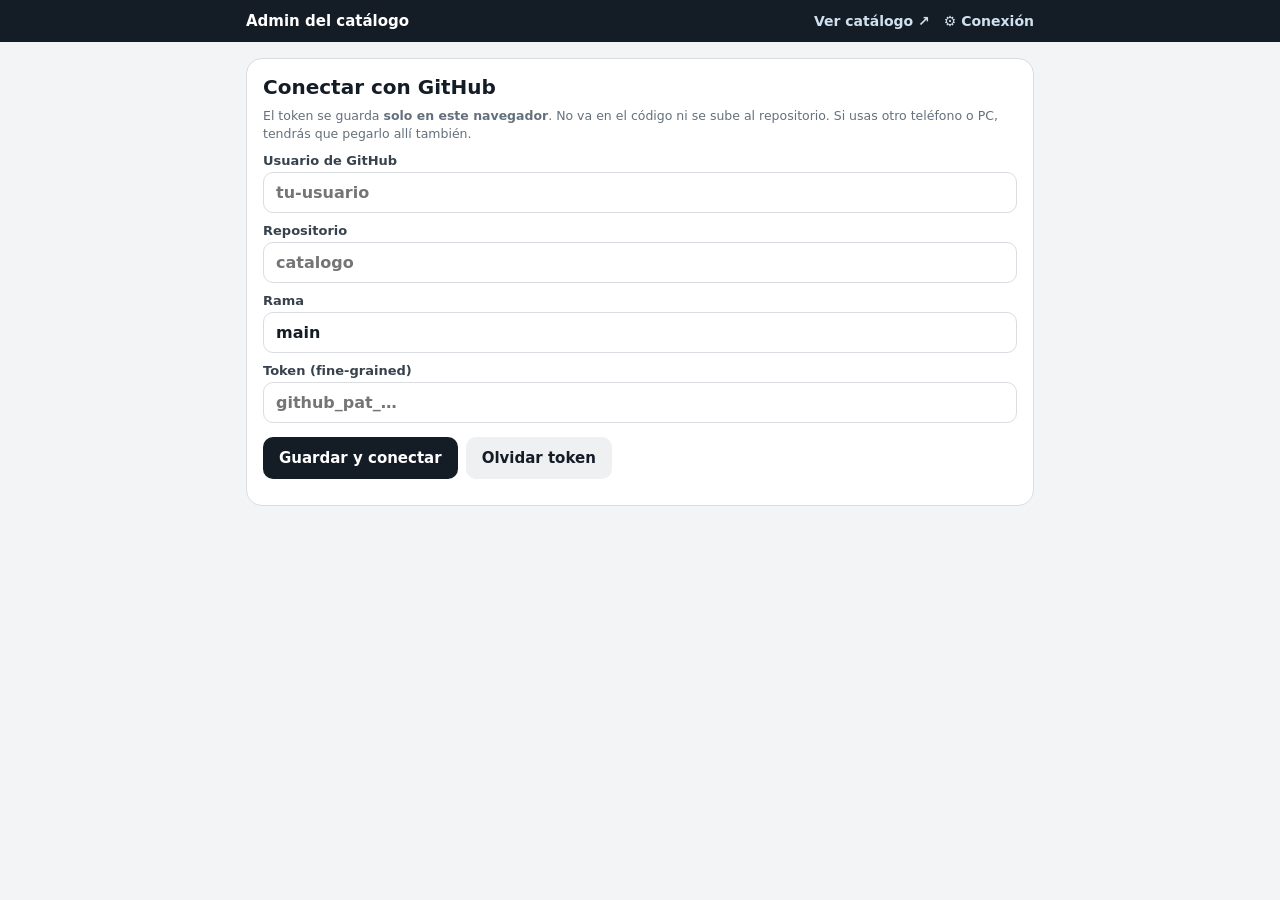
==== admin.html @ 92c95a0d "arreglo del stilo" ====
<!doctype html>
<html lang="es">
<head>
<meta charset="utf-8">
<meta name="viewport" content="width=device-width, initial-scale=1, viewport-fit=cover">
<meta name="robots" content="noindex, nofollow">
<title>Admin · Catálogo</title>
<meta name="theme-color" content="#141c26">
<link rel="stylesheet" href="assets/admin.css">
</head>
<body>
<header class="bar">
  <div class="bar-in">
    <strong>Admin del catálogo</strong>
    <div class="bar-act">
      <a href="./" target="_blank" class="lnk">Ver catálogo ↗</a>
      <button class="lnk" id="btnCfg">⚙ Conexión</button>
    </div>
  </div>
</header>

<!-- Conexión -->
<section class="wrap" id="vCfg" hidden>
  <div class="box">
    <h1>Conectar con GitHub</h1>
    <p class="hint">El token se guarda <b>solo en este navegador</b>. No va en el código ni se sube al repositorio. Si usas otro teléfono o PC, tendrás que pegarlo allí también.</p>
    <label>Usuario de GitHub<input id="cOwner" autocomplete="off" placeholder="tu-usuario"></label>
    <label>Repositorio<input id="cRepo" autocomplete="off" placeholder="catalogo"></label>
    <label>Rama<input id="cBranch" autocomplete="off" value="main"></label>
    <label>Token (fine-grained)<input id="cToken" type="password" autocomplete="off" placeholder="github_pat_…"></label>
    <div class="row">
      <button class="btn pri" id="cSave">Guardar y conectar</button>
      <button class="btn" id="cForget">Olvidar token</button>
    </div>
    <p class="msg" id="cMsg"></p>
  </div>
</section>

<!-- Lista -->
<section class="wrap" id="vList" hidden>
  <div class="pub" id="pubBar" hidden>
    <span id="pubTxt">Tienes cambios sin publicar</span>
    <div class="row"><button class="btn" id="btnDiscard">Descartar</button><button class="btn pri" id="btnPublish">Publicar</button></div>
  </div>

  <details class="box" id="storeBox">
    <summary>Datos de la tienda</summary>
    <label>Nombre de la tienda<input id="sNombre"></label>
    <label>Frase debajo del nombre<input id="sMensaje"></label>
    <div class="two">
      <label>WhatsApp (con código de país, sin +)<input id="sWa" inputmode="numeric" placeholder="5355335946"></label>
      <label>Moneda<input id="sMon" placeholder="USD"></label>
    </div>
  </details>

  <div class="list-head">
    <input id="lq" type="search" placeholder="Buscar producto…">
    <button class="btn pri" id="btnNew">+ Nuevo</button>
  </div>
  <div id="list"></div>
</section>

<!-- Editor -->
<section class="wrap" id="vEdit" hidden>
  <div class="box">
    <div class="edit-head"><button class="lnk" id="eBack">‹ Volver</button><h1 id="eTitle">Producto</h1></div>
    <form id="form" autocomplete="off">
      <div class="two">
        <label>Marca *<input name="marca" required placeholder="Dell"></label>
        <label>Modelo *<input name="modelo" required placeholder="Latitude 7300"></label>
      </div>
      <div class="three">
        <label>Categoría
          <select name="categoria"><option value="uso">De uso</option><option value="nueva">Nueva</option><option value="gaming">Gaming</option></select>
        </label>
        <label>Grado (si es de uso)<input name="grado" placeholder="A+"></label>
        <label>Precio (USD) *<input name="precio" type="number" min="0" step="1" required inputmode="numeric"></label>
      </div>

      <fieldset>
        <legend>Fotos</legend>
        <div class="imgs" id="imgs"></div>
        <label class="btn up">📷 Añadir fotos<input type="file" id="fileIn" accept="image/*" multiple hidden></label>
        <p class="hint">Se comprimen solas antes de subir. La primera foto es la portada; usa ◀ ▶ para reordenar.</p>
      </fieldset>

      <fieldset>
        <legend>Especificaciones</legend>
        <label>Pantalla<input name="pantalla" placeholder='14" Full HD (1920 × 1080)'></label>
        <label>Procesador<input name="procesador" placeholder="Intel Core i5-8365U"></label>
        <div class="two">
          <label>Memoria RAM<input name="ram" placeholder="8 GB DDR4"></label>
          <label>Almacenamiento<input name="almacenamiento" placeholder="256 GB SSD"></label>
        </div>
        <div class="two">
          <label>Gráficos<input name="graficos" placeholder="Intel UHD Graphics"></label>
          <label>Batería<input name="bateria" placeholder="4 a 6 h aprox."></label>
        </div>
        <div class="two">
          <label>Sistema operativo<input name="so" placeholder="Windows 11"></label>
          <label>Color<input name="color" placeholder="Negro"></label>
        </div>
        <label>Puertos<input name="puertos" placeholder="USB-C ×1, HDMI ×1, USB 3.0 ×2…"></label>
      </fieldset>

      <fieldset>
        <legend>Textos</legend>
        <label>Incluye<input name="incluye" placeholder="Mouse inalámbrico · Office 2021"></label>
        <label>Nota destacada (regalo, garantía…)<input name="nota" placeholder="Garantía incluida: 15 días"></label>
        <label>Descripción<textarea name="descripcion" rows="3"></textarea></label>
      </fieldset>

      <label class="chk"><input type="checkbox" name="disponible"> Disponible (desmárcalo para mostrarla como vendida)</label>
      <label class="chk"><input type="checkbox" name="oculto"> Ocultar del catálogo (no se muestra)</label>

      <div class="row end">
        <button type="button" class="btn danger" id="eDel">Eliminar</button>
        <button type="submit" class="btn pri">Guardar</button>
      </div>
      <p class="hint">“Guardar” lo deja listo aquí; los clientes lo verán cuando pulses <b>Publicar</b>.</p>
    </form>
  </div>
</section>

<div class="overlay" id="busy" hidden><div class="spin"></div><p id="busyTxt">Trabajando…</p></div>
<div class="toast" id="toast"></div>
<script src="assets/admin.js"></script>
</body>
</html>
---- assets/admin.css ----
:root{--ink:#141c26;--muted:#64707d;--line:#d9dde1;--bg:#f3f4f6;--pri:#141c26;--teal:#0f7a5f;--red:#b91c1c;
  font-family:system-ui,-apple-system,"Segoe UI",Roboto,Ubuntu,sans-serif}
*{box-sizing:border-box;margin:0;padding:0}
body{background:var(--bg);color:var(--ink);font-size:15px}
button{font:inherit;cursor:pointer;border:0;background:none;color:inherit}
[hidden]{display:none!important}
.bar{background:var(--ink);color:#fff;position:sticky;top:0;z-index:5}
.bar-in{max-width:820px;margin:0 auto;padding:12px 16px;display:flex;justify-content:space-between;align-items:center;gap:10px}
.bar-act{display:flex;gap:14px}
.bar .lnk{color:#cfe0ee;font-size:14px;text-decoration:none}
.lnk{color:#1d4ed8;font-weight:600}
.wrap{max-width:820px;margin:0 auto;padding:16px 16px 120px}
.box{background:#fff;border-radius:16px;padding:16px;margin-bottom:14px;border:1px solid var(--line)}
h1{font-size:20px;font-weight:800;margin-bottom:8px}
summary{font-weight:700;cursor:pointer}
details[open] summary{margin-bottom:10px}
label{display:block;font-size:13px;font-weight:600;color:#38424d;margin-top:10px}
input:not([type=checkbox]),select,textarea{display:block;width:100%;margin-top:4px;border:1px solid var(--line);border-radius:10px;
  padding:10px 12px;font:inherit;font-size:16px;background:#fff;color:var(--ink)}
textarea{resize:vertical}
fieldset{border:1px solid var(--line);border-radius:12px;padding:4px 12px 12px;margin-top:14px}
legend{font-weight:800;font-size:13px;padding:0 6px;text-transform:uppercase;letter-spacing:.05em;color:var(--muted)}
.two,.three{display:grid;gap:0 10px}
@media(min-width:560px){.two{grid-template-columns:1fr 1fr}.three{grid-template-columns:1fr 1fr 1fr}}
.chk{display:flex;align-items:center;gap:8px;font-size:14px;margin-top:14px}
.chk input{width:20px;height:20px}
.row{display:flex;gap:8px;flex-wrap:wrap;margin-top:14px}
.row.end{justify-content:space-between}
.btn{height:42px;padding:0 16px;border-radius:10px;background:#eef0f2;font-weight:700;display:inline-flex;align-items:center;justify-content:center}
.btn.pri{background:var(--pri);color:#fff}
.btn.danger{background:#fee2e2;color:var(--red)}
.btn.up{margin-top:10px;width:max-content;cursor:pointer}
.hint{color:var(--muted);font-size:12.5px;margin-top:8px;line-height:1.45}
.msg{margin-top:10px;font-size:14px;font-weight:600}
.msg.err{color:var(--red)}.msg.ok{color:var(--teal)}

.pub{position:fixed;left:0;right:0;bottom:0;z-index:6;background:#fff7d6;border-top:1px solid #f0d77a;
  padding:10px 16px calc(10px + env(safe-area-inset-bottom));display:flex;align-items:center;justify-content:space-between;gap:10px;flex-wrap:wrap}
.pub .row{margin:0}
.list-head{display:flex;gap:8px;margin-bottom:10px}
.list-head input{margin:0}
.list-head .btn{white-space:nowrap;flex:none}
.item .acts{gap:3px}
.item{display:flex;align-items:center;gap:10px;background:#fff;border:1px solid var(--line);border-radius:14px;padding:8px;margin-bottom:8px}
.item.off{opacity:.55}
.item img{width:58px;height:46px;object-fit:cover;border-radius:8px;background:#eee;flex:none}
.item .t{flex:1;min-width:0}
.item .t b{display:-webkit-box;-webkit-line-clamp:2;-webkit-box-orient:vertical;overflow:hidden;font-size:14px;line-height:1.25}
.item .t small{color:var(--muted);font-size:12.5px}
.item .acts{display:flex;gap:4px;flex:none}
.ib{width:32px;height:34px;border-radius:9px;background:#eef0f2;display:grid;place-items:center;font-size:15px}
.ib.on{background:#d1fae5;color:#065f46}
.tag{font-size:10.5px;font-weight:800;text-transform:uppercase;padding:2px 6px;border-radius:5px;background:#eef0f2;margin-left:4px}
.tag.sold{background:#fee2e2;color:var(--red)}
.edit-head{display:flex;align-items:center;gap:12px}
.edit-head h1{margin:0}
.imgs{display:grid;grid-template-columns:repeat(auto-fill,minmax(110px,1fr));gap:8px;margin-top:8px}
.im{position:relative;border-radius:10px;overflow:hidden;background:#eee;aspect-ratio:16/10}
.im img{width:100%;height:100%;object-fit:cover}
.im .ctl{position:absolute;inset:auto 0 0 0;display:flex;justify-content:space-between;background:rgba(0,0,0,.55)}
.im .ctl button{color:#fff;padding:4px 8px;font-size:14px}
.im .cover{position:absolute;top:4px;left:4px;background:var(--ink);color:#fff;font-size:10px;padding:2px 6px;border-radius:5px;font-weight:700}
.overlay{position:fixed;inset:0;background:rgba(255,255,255,.85);z-index:20;display:grid;place-content:center;justify-items:center;gap:12px;font-weight:600}
.spin{width:38px;height:38px;border:4px solid #d4d8dd;border-top-color:var(--ink);border-radius:50%;animation:s 1s linear infinite}
@keyframes s{to{transform:rotate(360deg)}}
.toast{position:fixed;left:50%;bottom:80px;transform:translateX(-50%);background:var(--ink);color:#fff;padding:10px 16px;border-radius:999px;
  font-size:14px;z-index:30;opacity:0;transition:opacity .2s;pointer-events:none;max-width:90vw;text-align:center}
.toast.show{opacity:1}
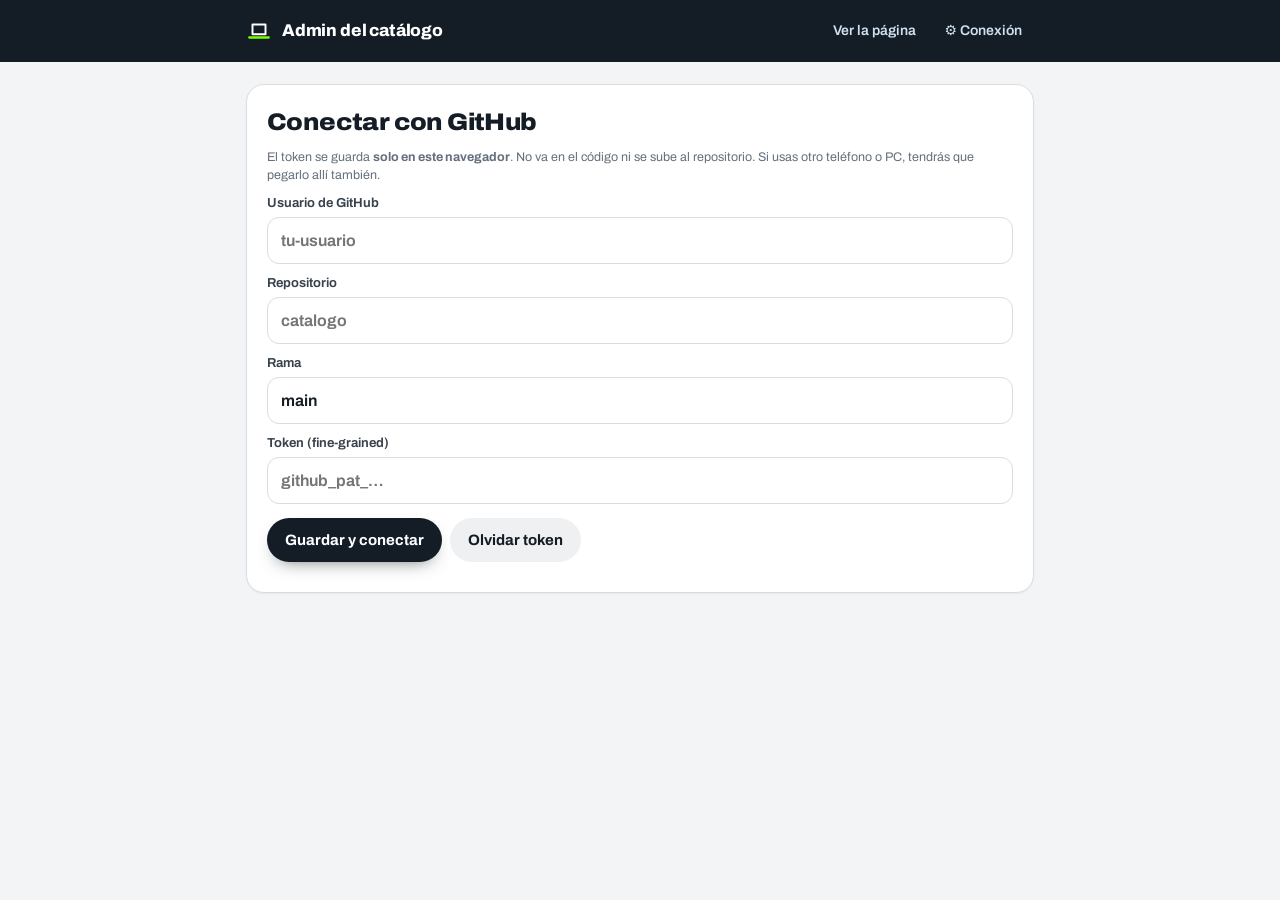
==== commit 29ea5bcb: "cambio en el stilo del sitio" ====
--- a/admin.html
+++ b/admin.html
@@ -13,7 +13,7 @@
   <div class="bar-in">
     <strong>Admin del catálogo</strong>
     <div class="bar-act">
-      <a href="./" target="_blank" class="lnk">Ver catálogo ↗</a>
+      <a href="./" target="_blank" class="lnk">Ver la página</a>
       <button class="lnk" id="btnCfg">⚙ Conexión</button>
     </div>
   </div>
@@ -46,7 +46,7 @@
   <details class="box" id="storeBox">
     <summary>Datos de la tienda</summary>
     <label>Nombre de la tienda<input id="sNombre"></label>
-    <label>Frase debajo del nombre<input id="sMensaje"></label>
+    <label>Frase de la portada (debajo del titular)<input id="sMensaje"></label>
     <div class="two">
       <label>WhatsApp (con código de país, sin +)<input id="sWa" inputmode="numeric" placeholder="5355335946"></label>
       <label>Moneda<input id="sMon" placeholder="USD"></label>
--- a/assets/admin.css
+++ b/assets/admin.css
@@ -66,3 +66,76 @@
 .toast{position:fixed;left:50%;bottom:80px;transform:translateX(-50%);background:var(--ink);color:#fff;padding:10px 16px;border-radius:999px;
   font-size:14px;z-index:30;opacity:0;transition:opacity .2s;pointer-events:none;max-width:90vw;text-align:center}
 .toast.show{opacity:1}
+
+
+/* =========================================================
+   Aspecto del panel, a juego con la página pública.
+   Solo cambia la apariencia; el funcionamiento es el mismo.
+   ========================================================= */
+@font-face{
+  font-family:"Archivo";font-style:normal;font-display:swap;
+  font-weight:100 900;font-stretch:62% 125%;
+  src:url(fonts/archivo.woff2) format("woff2-variations"),url(fonts/archivo.woff2) format("woff2");
+}
+:root{--blue:#1d4ed8;--neon:#76ff03;font-family:"Archivo",system-ui,-apple-system,"Segoe UI",Roboto,Ubuntu,sans-serif}
+body{line-height:1.45;-webkit-font-smoothing:antialiased}
+:focus-visible{outline:3px solid var(--blue);outline-offset:2px}
+
+.bar{box-shadow:0 1px 0 rgba(255,255,255,.08)}
+.bar-in{padding:14px 16px}
+.bar strong{display:flex;align-items:center;gap:10px;font-weight:800;font-size:17px;letter-spacing:-.01em}
+.bar strong::before{content:"";width:26px;height:26px;flex:none;
+  background:url("data:image/svg+xml,%3Csvg xmlns='http://www.w3.org/2000/svg' viewBox='0 0 32 32' fill='none' stroke-linecap='round' stroke-linejoin='round'%3E%3Cpath d='M8 8h16v12H8z' stroke='%23fff' stroke-width='2.4'/%3E%3Cpath d='M4 24h24' stroke='%2376ff03' stroke-width='2.8'/%3E%3C/svg%3E") center/contain no-repeat}
+.bar .lnk{padding:7px 12px;border-radius:999px;font-weight:600;transition:background-color .2s,color .2s}
+.bar .lnk:hover{background:rgba(255,255,255,.1);color:#fff}
+.bar-act{gap:4px}
+
+.wrap{padding-top:22px}
+.box{border-radius:18px;padding:20px;box-shadow:0 1px 2px rgba(20,28,38,.05)}
+h1{font-size:24px;font-weight:850;font-stretch:108%;letter-spacing:-.025em}
+summary{font-weight:800;font-size:16px}
+label{font-weight:650}
+input:not([type=checkbox]),select,textarea{border-radius:12px;padding:11px 13px;transition:border-color .2s,box-shadow .2s}
+input:not([type=checkbox]):focus,select:focus,textarea:focus{outline:none;border-color:var(--ink);box-shadow:0 0 0 4px rgba(20,28,38,.08)}
+fieldset{border-radius:14px;padding:6px 14px 14px;margin-top:18px}
+legend{text-transform:none;letter-spacing:0;font-size:15px;color:var(--ink)}
+.chk input{accent-color:var(--teal)}
+
+.btn{height:44px;padding:0 18px;border-radius:999px;transition:transform .2s,box-shadow .2s,background-color .2s}
+.btn:active{transform:scale(.97)}
+.btn.pri{box-shadow:0 8px 18px -10px rgba(20,28,38,.7)}
+@media (hover:hover){
+  .btn:hover{background:#e2e5e9}
+  .btn.pri:hover{background:#1e2a38;transform:translateY(-1px)}
+  .btn.danger:hover{background:#fecaca}
+}
+.btn.up{border:1.5px dashed #b6bec8;background:#fff}
+
+.list-head{gap:10px;margin:18px 0 14px}
+.list-head input{height:44px;border-radius:999px;padding:0 16px}
+.item{border-radius:16px;padding:10px;gap:12px;transition:border-color .2s,box-shadow .2s,transform .2s}
+@media (hover:hover){.item:hover{border-color:#b6bec8;box-shadow:0 10px 22px -16px rgba(20,28,38,.5);transform:translateY(-1px)}}
+.item img{width:72px;height:46px;object-fit:contain;background:#fff;border:1px solid var(--line);border-radius:10px}
+.item .t b{font-size:15px;font-weight:750}
+.ib{width:36px;height:36px;border-radius:10px;transition:background-color .2s}
+.ib:hover{background:#e2e5e9}
+.tag{text-transform:none;font-size:11.5px;padding:2px 7px;border-radius:999px}
+
+.pub{background:var(--ink);color:#fff;border-top:0;box-shadow:0 -10px 30px -12px rgba(20,28,38,.5)}
+.pub #pubTxt{font-weight:650}
+.pub .btn{background:rgba(255,255,255,.12);color:#fff}
+.pub .btn:hover{background:rgba(255,255,255,.2)}
+.pub .btn.pri{background:var(--neon);color:#0b1a00;box-shadow:none}
+.pub .btn.pri:hover{background:#8dff33}
+
+.im{border-radius:12px;border:1px solid var(--line);background:#fff}
+.im img{object-fit:contain}
+.overlay{-webkit-backdrop-filter:blur(4px);backdrop-filter:blur(4px)}
+.toast{font-weight:600}
+
+@media (prefers-reduced-motion:no-preference){
+  .wrap:not([hidden]){animation:viewIn .35s cubic-bezier(.2,.75,.2,1)}
+  .pub:not([hidden]){animation:pubIn .35s cubic-bezier(.2,.75,.2,1)}
+}
+@keyframes viewIn{from{opacity:0;transform:translateY(10px)}to{opacity:1;transform:none}}
+@keyframes pubIn{from{transform:translateY(100%)}to{transform:none}}
